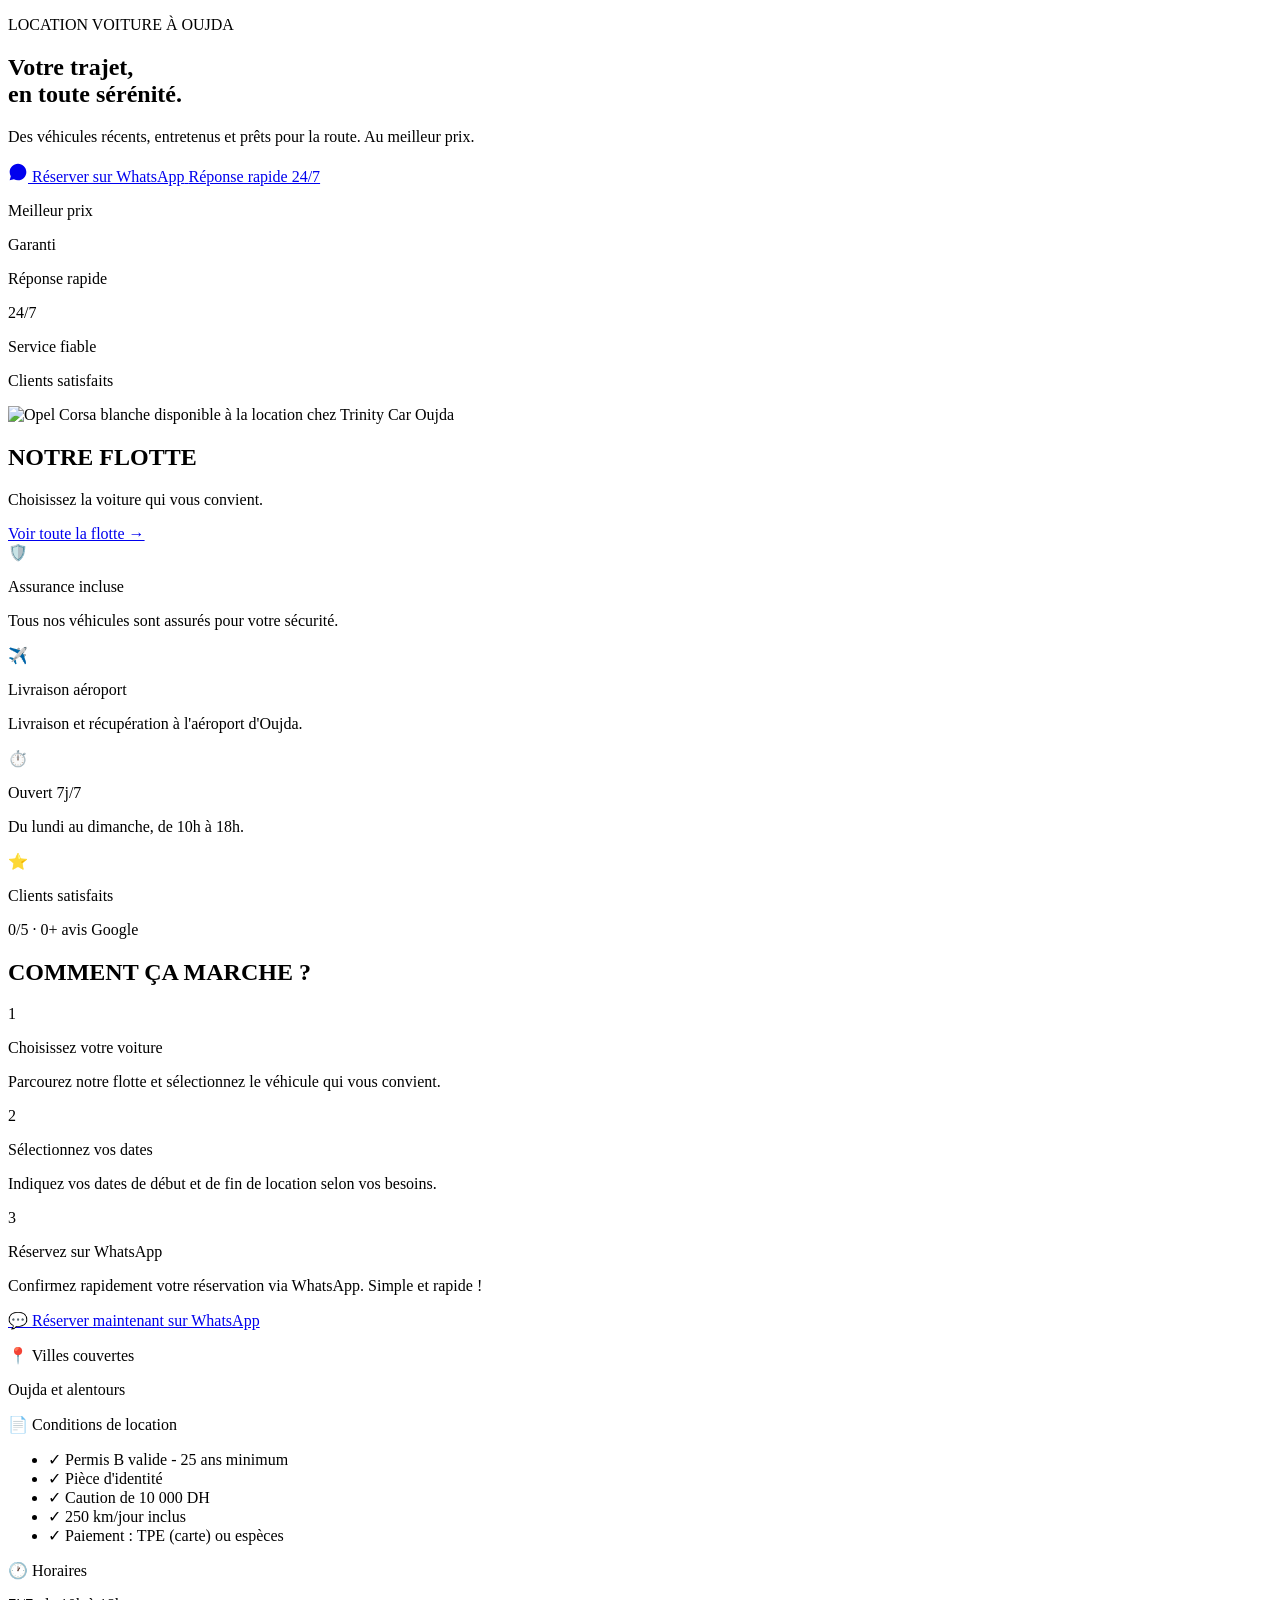
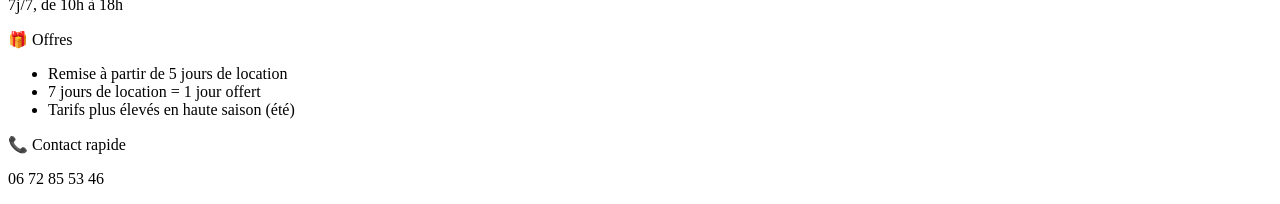
==== index.html @ b9af57c7 "Add files via upload" ====
<!DOCTYPE html>
<html lang="fr" dir="ltr">
<head>
<meta charset="UTF-8">
<meta name="viewport" content="width=device-width, initial-scale=1.0">
<title>Trinity Car — Location de voiture à Oujda | Réservation rapide sur WhatsApp</title>
<meta name="description" content="Trinity Car : location de voitures récentes à Oujda. Hyundai i20, Opel Corsa, Hyundai Elantra, Peugeot 208. Assurance incluse, livraison aéroport, service 24/7. Réservez sur WhatsApp.">
<link rel="canonical" href="https://trinitycar.ma/index.html">
<link rel="alternate" hreflang="fr" href="https://trinitycar.ma/index.html">
<link rel="alternate" hreflang="ar" href="https://trinitycar.ma/index.html">
<link rel="alternate" hreflang="en" href="https://trinitycar.ma/index.html">
<link rel="alternate" hreflang="x-default" href="https://trinitycar.ma/index.html">

<meta property="og:type" content="website">
<meta property="og:title" content="Trinity Car — Location de voiture à Oujda">
<meta property="og:description" content="Des véhicules récents, entretenus et prêts pour la route. Réservez en quelques secondes sur WhatsApp.">
<meta property="og:url" content="https://trinitycar.ma/index.html">
<meta property="og:image" content="/images/hero-opel.jpg">
<meta property="og:locale" content="fr_FR">
<meta name="twitter:card" content="summary_large_image">

<link rel="icon" href="/favicon.svg" type="image/svg+xml">
<link rel="manifest" href="/manifest.json">
<link rel="preconnect" href="https://fonts.googleapis.com">

<script src="https://cdn.tailwindcss.com"></script>
<link rel="stylesheet" href="/assets/style.css">

<script type="application/ld+json">
{
  "@context": "https://schema.org",
  "@type": "AutoRental",
  "name": "Trinity Car",
  "image": "https://trinitycar.ma/images/hero-opel.jpg",
  "telephone": "+212672855346",
  "priceRange": "110DH - 150DH",
  "address": { "@type": "PostalAddress", "streetAddress": "1er Étage, Appt 14, Rue Youssef Ben Tachafin, Angle Boulevard Allal Ben Abdellah", "addressLocality": "Oujda", "addressCountry": "MA" },
  "aggregateRating": { "@type": "AggregateRating", "ratingValue": "4.7", "reviewCount": "65" },
  "openingHours": "Mo-Su 00:00-23:59",
  "sameAs": ["https://wa.me/212672855346"]
}
</script>
</head>
<body class="text-slate-800 antialiased overflow-x-hidden">

<div id="navbar"></div>

<!-- HERO -->
<section data-hero class="relative overflow-hidden animated-gradient" data-animated-gradient>
  <div data-cursor-blob class="top-1/2 left-1/2"></div>
  <div class="max-w-7xl mx-auto px-5 md:px-8 pt-14 pb-20 md:pt-20 md:pb-28 grid md:grid-cols-2 gap-10 items-center relative z-10">
    <div>
      <p data-fade-up class="text-blue-600 font-bold tracking-[0.2em] text-xs mb-4 flex items-center gap-2">
        <span class="w-8 h-px bg-blue-600"></span> <span data-i18n="hero.eyebrow">LOCATION VOITURE À OUJDA</span>
      </p>
      <h1 class="text-4xl sm:text-5xl md:text-6xl font-black tracking-tight text-slate-900 leading-[1.05] mb-6">
        <div data-reveal-text data-i18n="hero.title1">Votre trajet,</div>
        <div data-reveal-text class="text-blue-600" data-i18n="hero.title2">en toute sérénité.</div>
      </h1>
      <p data-fade-up class="text-slate-600 text-lg max-w-md mb-8" data-i18n="hero.sub">Des véhicules récents, entretenus et prêts pour la route. Au meilleur prix.</p>
      <div data-fade-up>
        <a href="/reservation.html" id="heroCta" class="magnetic-btn inline-flex items-center gap-3 bg-blue-600 hover:bg-blue-700 text-white font-semibold px-7 py-4 rounded-2xl shadow-lg shadow-blue-600/20 transition-colors">
          <svg width="20" height="20" viewBox="0 0 24 24" fill="currentColor"><path d="M12 2C6.48 2 2 6.48 2 12c0 1.85.5 3.58 1.36 5.07L2 22l5.06-1.33A9.94 9.94 0 0012 22c5.52 0 10-4.48 10-10S17.52 2 12 2z"/></svg>
          <span>
            <span class="block" data-i18n="hero.cta">Réserver sur WhatsApp</span>
            <span class="block text-xs font-normal opacity-80" data-i18n="hero.ctaSub">Réponse rapide 24/7</span>
          </span>
        </a>
      </div>
      <div data-fade-up class="flex gap-8 mt-12 flex-wrap">
        <div><p class="font-bold text-slate-900" data-i18n="hero.f1t">Meilleur prix</p><p class="text-xs text-slate-500" data-i18n="hero.f1s">Garanti</p></div>
        <div><p class="font-bold text-slate-900" data-i18n="hero.f2t">Réponse rapide</p><p class="text-xs text-slate-500" data-i18n="hero.f2s">24/7</p></div>
        <div><p class="font-bold text-slate-900" data-i18n="hero.f3t">Service fiable</p><p class="text-xs text-slate-500" data-i18n="hero.f3s">Clients satisfaits</p></div>
      </div>
    </div>
    <div class="relative" data-parallax="0.1">
      <img src="/images/hero-opel.jpg" alt="Opel Corsa blanche disponible à la location chez Trinity Car Oujda" class="w-full max-w-xl mx-auto drop-shadow-2xl" loading="lazy">
    </div>
  </div>
</section>

<!-- FLEET -->
<section class="max-w-7xl mx-auto px-5 md:px-8 py-20">
  <div class="flex items-end justify-between mb-10 flex-wrap gap-4">
    <div class="text-center w-full">
      <h2 class="text-sm font-bold tracking-[0.25em] text-blue-600 mb-2" data-i18n="fleetSection.title">NOTRE FLOTTE</h2>
      <p class="text-slate-500" data-i18n="fleetSection.sub">Choisissez la voiture qui vous convient.</p>
    </div>
  </div>
  <div id="fleetGrid" class="grid sm:grid-cols-2 lg:grid-cols-4 gap-6"></div>
  <div class="text-center mt-10">
    <a href="/flotte.html" class="text-blue-600 font-semibold hover:underline" data-i18n="fleetSection.viewAll">Voir toute la flotte →</a>
  </div>
</section>

<!-- TRUST STRIP -->
<section class="max-w-7xl mx-auto px-5 md:px-8 pb-8">
  <div class="bg-white rounded-2xl border border-slate-200 shadow-sm p-8 grid sm:grid-cols-2 md:grid-cols-4 gap-8">
    <div class="flex gap-3">
      <span class="text-2xl">🛡️</span>
      <div><p class="font-semibold text-slate-900" data-i18n="trust.insurance">Assurance incluse</p><p class="text-xs text-slate-500" data-i18n="trust.insuranceSub">Tous nos véhicules sont assurés pour votre sécurité.</p></div>
    </div>
    <div class="flex gap-3">
      <span class="text-2xl">✈️</span>
      <div><p class="font-semibold text-slate-900" data-i18n="trust.delivery">Livraison aéroport</p><p class="text-xs text-slate-500" data-i18n="trust.deliverySub">Livraison et récupération à l'aéroport d'Oujda.</p></div>
    </div>
    <div class="flex gap-3">
      <span class="text-2xl">⏱️</span>
      <div><p class="font-semibold text-slate-900" data-i18n="trust.service">Ouvert 7j/7</p><p class="text-xs text-slate-500" data-i18n="trust.serviceSub">Du lundi au dimanche, de 10h à 18h.</p></div>
    </div>
    <div class="flex gap-3">
      <span class="text-2xl">⭐</span>
      <div><p class="font-semibold text-slate-900" data-i18n="trust.clients">Clients satisfaits</p><p class="text-xs text-slate-500"><span data-counter="4.7">0</span>/5 · <span data-counter="65">0</span>+ <span data-i18n="trust.clientsSub">avis Google</span></p></div>
    </div>
  </div>
</section>

<!-- HOW IT WORKS -->
<section class="max-w-7xl mx-auto px-5 md:px-8 py-16">
  <h2 class="text-center text-sm font-bold tracking-[0.25em] text-blue-600 mb-12 flex items-center justify-center gap-3">
    <span class="w-8 h-px bg-blue-600"></span><span data-i18n="how.title">COMMENT ÇA MARCHE ?</span><span class="w-8 h-px bg-blue-600"></span>
  </h2>
  <div class="grid md:grid-cols-3 gap-8 mb-10">
    <div data-fade-up class="text-center">
      <div class="w-16 h-16 mx-auto rounded-full bg-blue-50 text-blue-600 flex items-center justify-center text-2xl font-black mb-4">1</div>
      <p class="font-bold text-slate-900 mb-1" data-i18n="how.s1t">Choisissez votre voiture</p>
      <p class="text-sm text-slate-500" data-i18n="how.s1s">Parcourez notre flotte et sélectionnez le véhicule qui vous convient.</p>
    </div>
    <div data-fade-up class="text-center">
      <div class="w-16 h-16 mx-auto rounded-full bg-blue-50 text-blue-600 flex items-center justify-center text-2xl font-black mb-4">2</div>
      <p class="font-bold text-slate-900 mb-1" data-i18n="how.s2t">Sélectionnez vos dates</p>
      <p class="text-sm text-slate-500" data-i18n="how.s2s">Indiquez vos dates de début et de fin de location selon vos besoins.</p>
    </div>
    <div data-fade-up class="text-center">
      <div class="w-16 h-16 mx-auto rounded-full bg-blue-50 text-blue-600 flex items-center justify-center text-2xl font-black mb-4">3</div>
      <p class="font-bold text-slate-900 mb-1" data-i18n="how.s3t">Réservez sur WhatsApp</p>
      <p class="text-sm text-slate-500" data-i18n="how.s3s">Confirmez rapidement votre réservation via WhatsApp. Simple et rapide !</p>
    </div>
  </div>
  <div class="text-center">
    <a href="/reservation.html" class="magnetic-btn inline-flex items-center gap-2 bg-blue-50 text-blue-700 font-semibold px-6 py-3 rounded-xl hover:bg-blue-100 transition-colors">
      💬 <span data-i18n="how.cta">Réserver maintenant</span> <span class="opacity-70" data-i18n="how.ctaSub">sur WhatsApp</span>
    </a>
  </div>
</section>

<!-- INFO STRIP -->
<section class="max-w-7xl mx-auto px-5 md:px-8 pb-4">
  <div class="bg-slate-50 border border-slate-200 rounded-2xl p-8 grid sm:grid-cols-2 md:grid-cols-4 gap-8 text-sm">
    <div><p class="font-semibold text-slate-900 mb-1">📍 <span data-i18n="infoStrip.cities">Villes couvertes</span></p><p class="text-slate-500" data-i18n-cities>Oujda et alentours</p></div>
    <div><p class="font-semibold text-slate-900 mb-1">📄 <span data-i18n="infoStrip.conditions">Conditions de location</span></p>
      <ul class="text-slate-500 space-y-1">
        <li>✓ <span data-i18n="infoStrip.c1">Permis B valide - 25 ans minimum</span></li>
        <li>✓ <span data-i18n="infoStrip.c2">Pièce d'identité</span></li>
        <li>✓ <span data-i18n="infoStrip.c3">Caution de 10 000 DH</span></li>
        <li>✓ <span data-i18n="infoStrip.c4">250 km/jour inclus</span></li>
        <li>✓ <span data-i18n="infoStrip.c5">Paiement : TPE (carte) ou espèces</span></li>
      </ul></div>
    <div><p class="font-semibold text-slate-900 mb-1">🕐 <span data-i18n="infoStrip.hours">Horaires</span></p><p class="text-slate-500" data-i18n="infoStrip.hoursVal">7j/7, de 10h à 18h</p></div>
    <div>
      <p class="font-semibold text-slate-900 mb-1">🎁 <span>Offres</span></p>
      <ul class="text-slate-500 space-y-1">
        <li data-i18n="infoStrip.promo1">Remise à partir de 5 jours de location</li>
        <li data-i18n="infoStrip.promo2">7 jours de location = 1 jour offert</li>
        <li class="text-xs text-slate-400" data-i18n="infoStrip.seasonal">Tarifs plus élevés en haute saison (été)</li>
      </ul>
      <p class="font-semibold text-slate-900 mt-3 mb-1">📞 <span data-i18n="infoStrip.contact">Contact rapide</span></p>
      <p class="text-slate-500">06 72 85 53 46</p>
    </div>
  </div>
</section>

<div id="footer"></div>

<script src="https://unpkg.com/@studio-freight/lenis@1.0.42/dist/lenis.min.js"></script>
<script src="https://cdnjs.cloudflare.com/ajax/libs/gsap/3.12.5/gsap.min.js"></script>
<script src="https://cdnjs.cloudflare.com/ajax/libs/gsap/3.12.5/ScrollTrigger.min.js"></script>
<script src="/assets/app.js"></script>
<script src="/assets/animations.js"></script>
<script>
  function applyStaticI18n() {
    const T = t();
    document.querySelectorAll("[data-i18n]").forEach(el => {
      const path = el.dataset.i18n.split(".");
      let val = T; path.forEach(p => val = val ? val[p] : "");
      if (typeof val === "string") el.textContent = val;
    });
    document.querySelectorAll("[data-i18n-cities]").forEach(el => el.textContent = AGENCY.cities[currentLang]);
    document.title = currentLang === "ar"
      ? "Trinity Car — كراء السيارات بوجدة | احجز عبر واتساب"
      : currentLang === "en"
      ? "Trinity Car — Car Rental in Oujda | Book on WhatsApp"
      : "Trinity Car — Location de voiture à Oujda | Réservation rapide sur WhatsApp";
  }
  function renderFleetGrid() {
    document.getElementById("fleetGrid").innerHTML = CARS.map((c, i) => carCardHTML(c, i, { numbered: true })).join("");
    if (window.gsap) { initCardReveals(); init3DTilt(); }
  }
  function onLangChange() { applyStaticI18n(); renderFleetGrid(); }
  applyStaticI18n();
  renderFleetGrid();
</script>
</body>
</html>
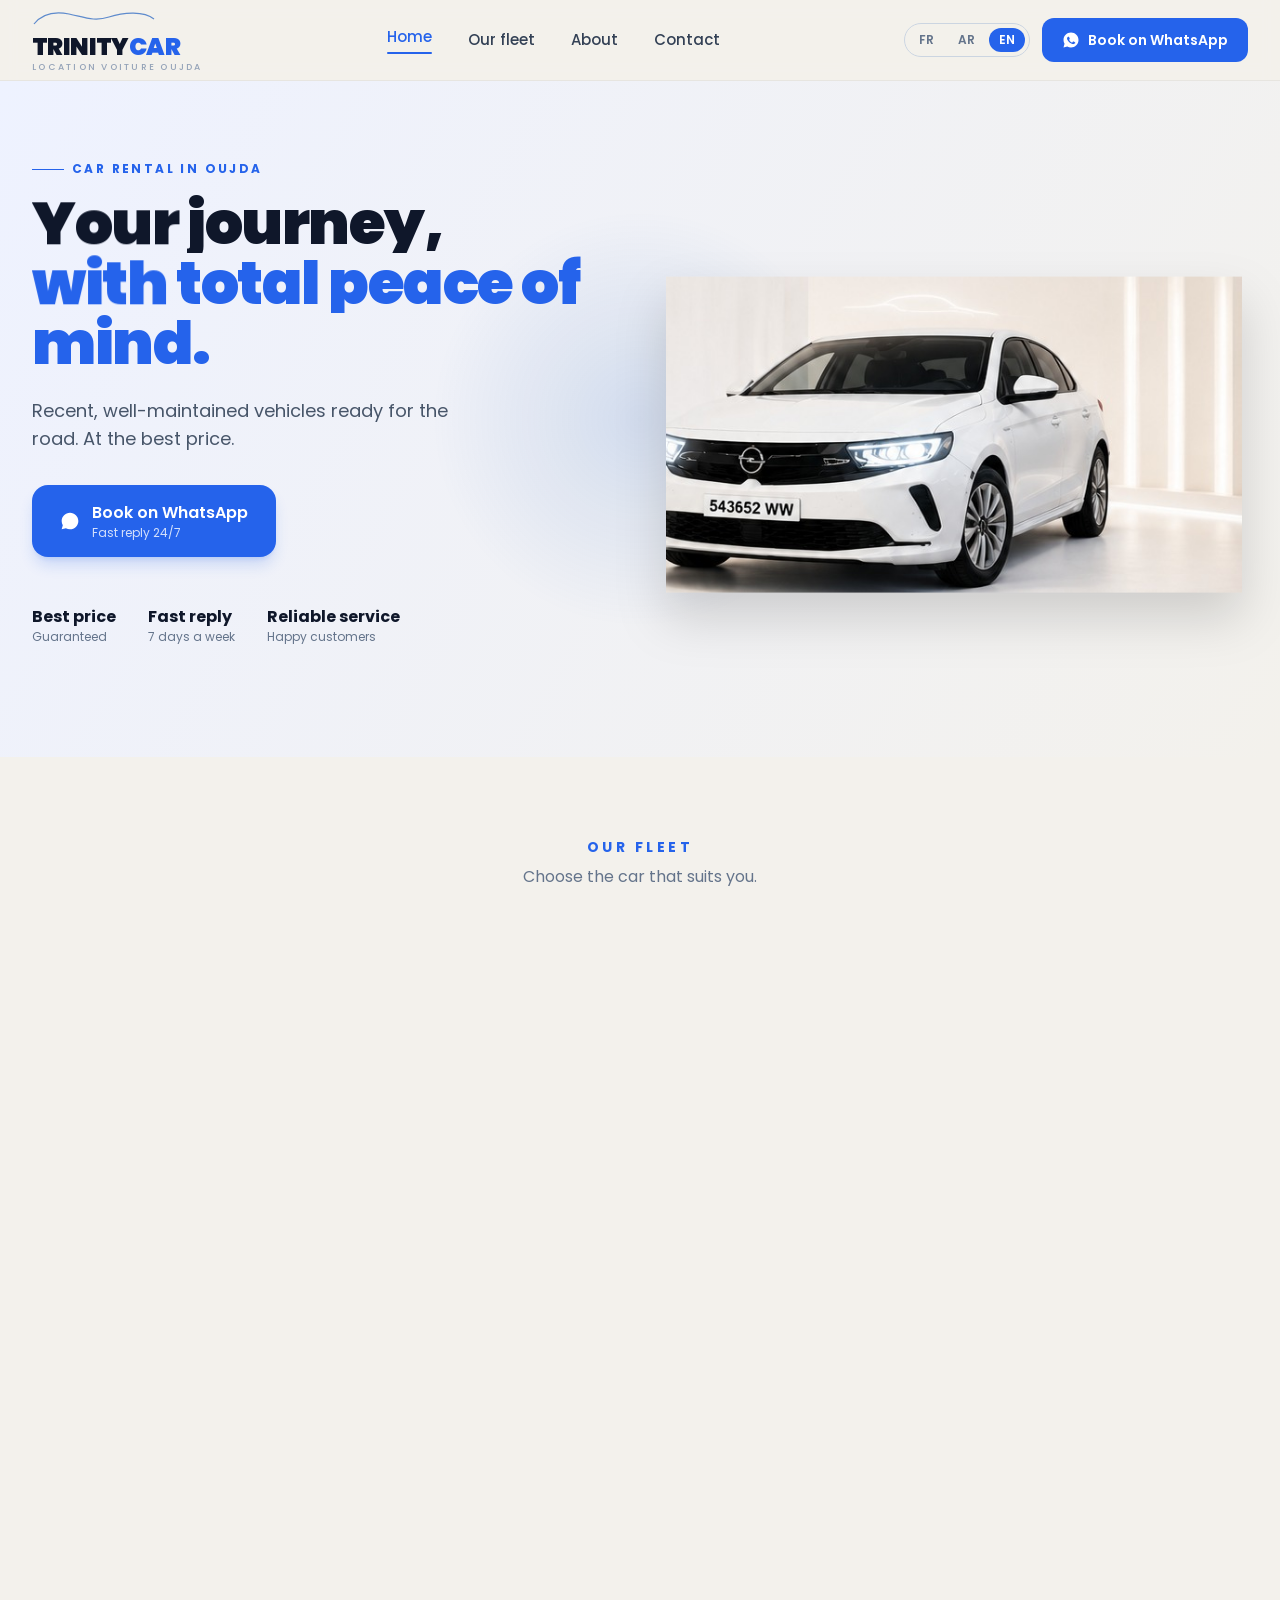
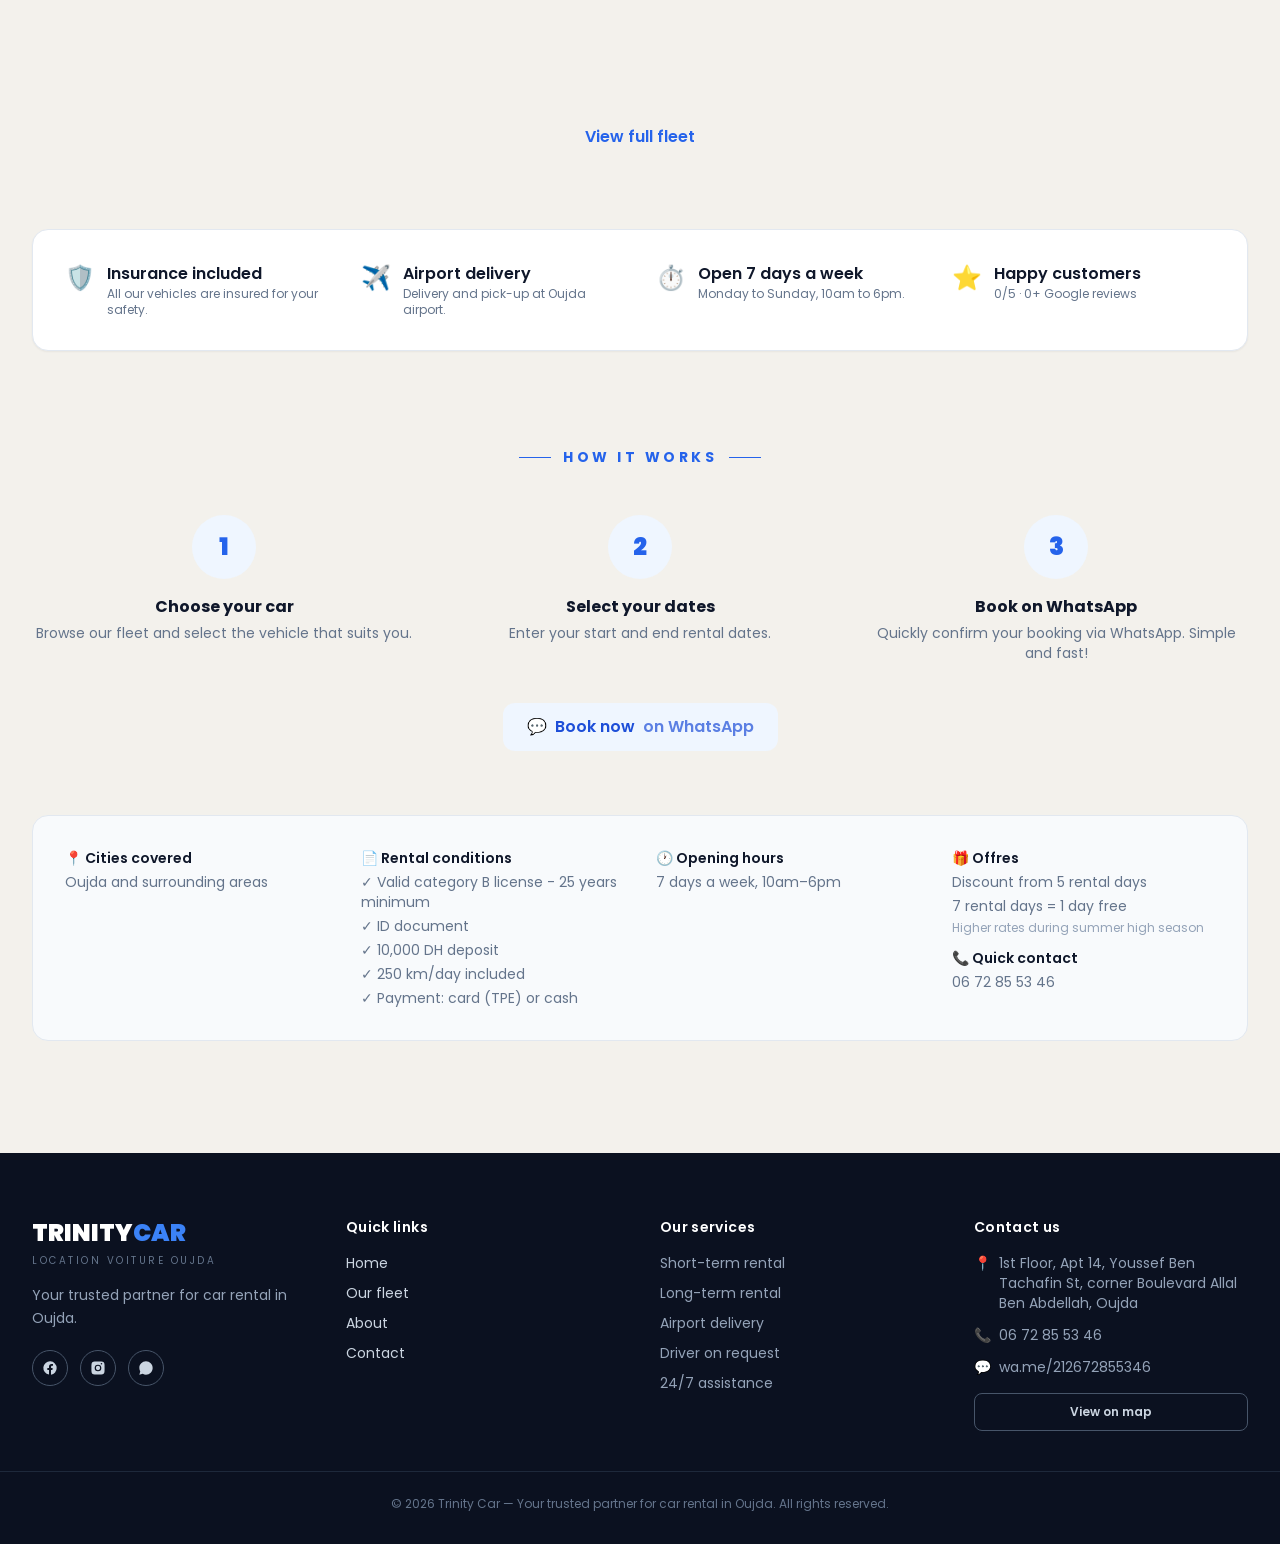
==== commit 33464a93: "Add files via upload" ====
--- a/index.html
+++ b/index.html
@@ -15,23 +15,23 @@
 <meta property="og:title" content="Trinity Car — Location de voiture à Oujda">
 <meta property="og:description" content="Des véhicules récents, entretenus et prêts pour la route. Réservez en quelques secondes sur WhatsApp.">
 <meta property="og:url" content="https://trinitycar.ma/index.html">
-<meta property="og:image" content="/images/hero-opel.jpg">
+<meta property="og:image" content="hero-opel.jpg">
 <meta property="og:locale" content="fr_FR">
 <meta name="twitter:card" content="summary_large_image">
 
-<link rel="icon" href="/favicon.svg" type="image/svg+xml">
-<link rel="manifest" href="/manifest.json">
+<link rel="icon" href="favicon.svg" type="image/svg+xml">
+<link rel="manifest" href="manifest.json">
 <link rel="preconnect" href="https://fonts.googleapis.com">
 
-<script src="https://cdn.tailwindcss.com"></script>
-<link rel="stylesheet" href="/assets/style.css">
+<link rel="stylesheet" href="tailwind.css">
+<link rel="stylesheet" href="style.css">
 
 <script type="application/ld+json">
 {
   "@context": "https://schema.org",
   "@type": "AutoRental",
   "name": "Trinity Car",
-  "image": "https://trinitycar.ma/images/hero-opel.jpg",
+  "image": "https://trinitycar.ma/hero-opel.jpg",
   "telephone": "+212672855346",
   "priceRange": "110DH - 150DH",
   "address": { "@type": "PostalAddress", "streetAddress": "1er Étage, Appt 14, Rue Youssef Ben Tachafin, Angle Boulevard Allal Ben Abdellah", "addressLocality": "Oujda", "addressCountry": "MA" },
@@ -59,7 +59,7 @@
       </h1>
       <p data-fade-up class="text-slate-600 text-lg max-w-md mb-8" data-i18n="hero.sub">Des véhicules récents, entretenus et prêts pour la route. Au meilleur prix.</p>
       <div data-fade-up>
-        <a href="/reservation.html" id="heroCta" class="magnetic-btn inline-flex items-center gap-3 bg-blue-600 hover:bg-blue-700 text-white font-semibold px-7 py-4 rounded-2xl shadow-lg shadow-blue-600/20 transition-colors">
+        <a href="reservation.html" id="heroCta" class="magnetic-btn inline-flex items-center gap-3 bg-blue-600 hover:bg-blue-700 text-white font-semibold px-7 py-4 rounded-2xl shadow-lg shadow-blue-600/20 transition-colors">
           <svg width="20" height="20" viewBox="0 0 24 24" fill="currentColor"><path d="M12 2C6.48 2 2 6.48 2 12c0 1.85.5 3.58 1.36 5.07L2 22l5.06-1.33A9.94 9.94 0 0012 22c5.52 0 10-4.48 10-10S17.52 2 12 2z"/></svg>
           <span>
             <span class="block" data-i18n="hero.cta">Réserver sur WhatsApp</span>
@@ -74,7 +74,7 @@
       </div>
     </div>
     <div class="relative" data-parallax="0.1">
-      <img src="/images/hero-opel.jpg" alt="Opel Corsa blanche disponible à la location chez Trinity Car Oujda" class="w-full max-w-xl mx-auto drop-shadow-2xl" loading="lazy">
+      <img src="hero-opel.jpg" alt="Opel Corsa blanche disponible à la location chez Trinity Car Oujda" class="w-full max-w-xl mx-auto drop-shadow-2xl" loading="lazy">
     </div>
   </div>
 </section>
@@ -89,7 +89,7 @@
   </div>
   <div id="fleetGrid" class="grid sm:grid-cols-2 lg:grid-cols-4 gap-6"></div>
   <div class="text-center mt-10">
-    <a href="/flotte.html" class="text-blue-600 font-semibold hover:underline" data-i18n="fleetSection.viewAll">Voir toute la flotte →</a>
+    <a href="flotte.html" class="text-blue-600 font-semibold hover:underline" data-i18n="fleetSection.viewAll">Voir toute la flotte →</a>
   </div>
 </section>
 
@@ -138,7 +138,7 @@
     </div>
   </div>
   <div class="text-center">
-    <a href="/reservation.html" class="magnetic-btn inline-flex items-center gap-2 bg-blue-50 text-blue-700 font-semibold px-6 py-3 rounded-xl hover:bg-blue-100 transition-colors">
+    <a href="reservation.html" class="magnetic-btn inline-flex items-center gap-2 bg-blue-50 text-blue-700 font-semibold px-6 py-3 rounded-xl hover:bg-blue-100 transition-colors">
       💬 <span data-i18n="how.cta">Réserver maintenant</span> <span class="opacity-70" data-i18n="how.ctaSub">sur WhatsApp</span>
     </a>
   </div>
@@ -175,8 +175,8 @@
 <script src="https://unpkg.com/@studio-freight/lenis@1.0.42/dist/lenis.min.js"></script>
 <script src="https://cdnjs.cloudflare.com/ajax/libs/gsap/3.12.5/gsap.min.js"></script>
 <script src="https://cdnjs.cloudflare.com/ajax/libs/gsap/3.12.5/ScrollTrigger.min.js"></script>
-<script src="/assets/app.js"></script>
-<script src="/assets/animations.js"></script>
+<script src="app.js"></script>
+<script src="animations.js"></script>
 <script>
   function applyStaticI18n() {
     const T = t();
--- a/style.css
+++ b/style.css
@@ -0,0 +1,56 @@
+/* TRINITY CAR — shared styles on top of Tailwind CDN */
+
+@import url('https://fonts.googleapis.com/css2?family=Poppins:wght@400;500;600;700;800;900&family=Cairo:wght@400;500;600;700;800&display=swap');
+
+:root { --tc-blue: #1E5FBF; }
+
+html { scroll-behavior: smooth; }
+body { font-family: 'Poppins', sans-serif; background: #F3F1EC; }
+body.font-arabic { font-family: 'Cairo', sans-serif; }
+
+/* Visible keyboard focus everywhere */
+a:focus-visible, button:focus-visible, input:focus-visible, textarea:focus-visible, select:focus-visible {
+  outline: 2px solid var(--tc-blue);
+  outline-offset: 2px;
+  border-radius: 4px;
+}
+
+/* Animated gradient backdrop for hero */
+.animated-gradient {
+  background: linear-gradient(120deg, #eef2ff, #f3f1ec, #dbeafe, #f3f1ec);
+  background-size: 300% 300%;
+  animation: gradientMove 14s ease infinite;
+}
+@keyframes gradientMove {
+  0% { background-position: 0% 50%; }
+  50% { background-position: 100% 50%; }
+  100% { background-position: 0% 50%; }
+}
+
+/* Cursor blob */
+[data-cursor-blob] {
+  position: absolute;
+  width: 420px; height: 420px;
+  border-radius: 9999px;
+  background: radial-gradient(circle, rgba(30,95,191,0.14), transparent 70%);
+  pointer-events: none;
+  transform: translate(-50%, -50%);
+  will-change: transform;
+  z-index: 0;
+}
+
+/* Reduced motion: disable custom animation & tilt */
+@media (prefers-reduced-motion: reduce) {
+  .animated-gradient { animation: none; }
+  * { scroll-behavior: auto !important; }
+}
+
+/* Step progress (reservation page) */
+.step-dot { transition: background-color .3s, color .3s; }
+.step-line { transition: background-color .3s; }
+
+/* Simple fade utility fallback (if GSAP fails to load) */
+[data-fade-up], [data-reveal-text] { opacity: 1; }
+
+/* RTL flip helpers */
+[dir="rtl"] .rtl-flip { transform: scaleX(-1); }
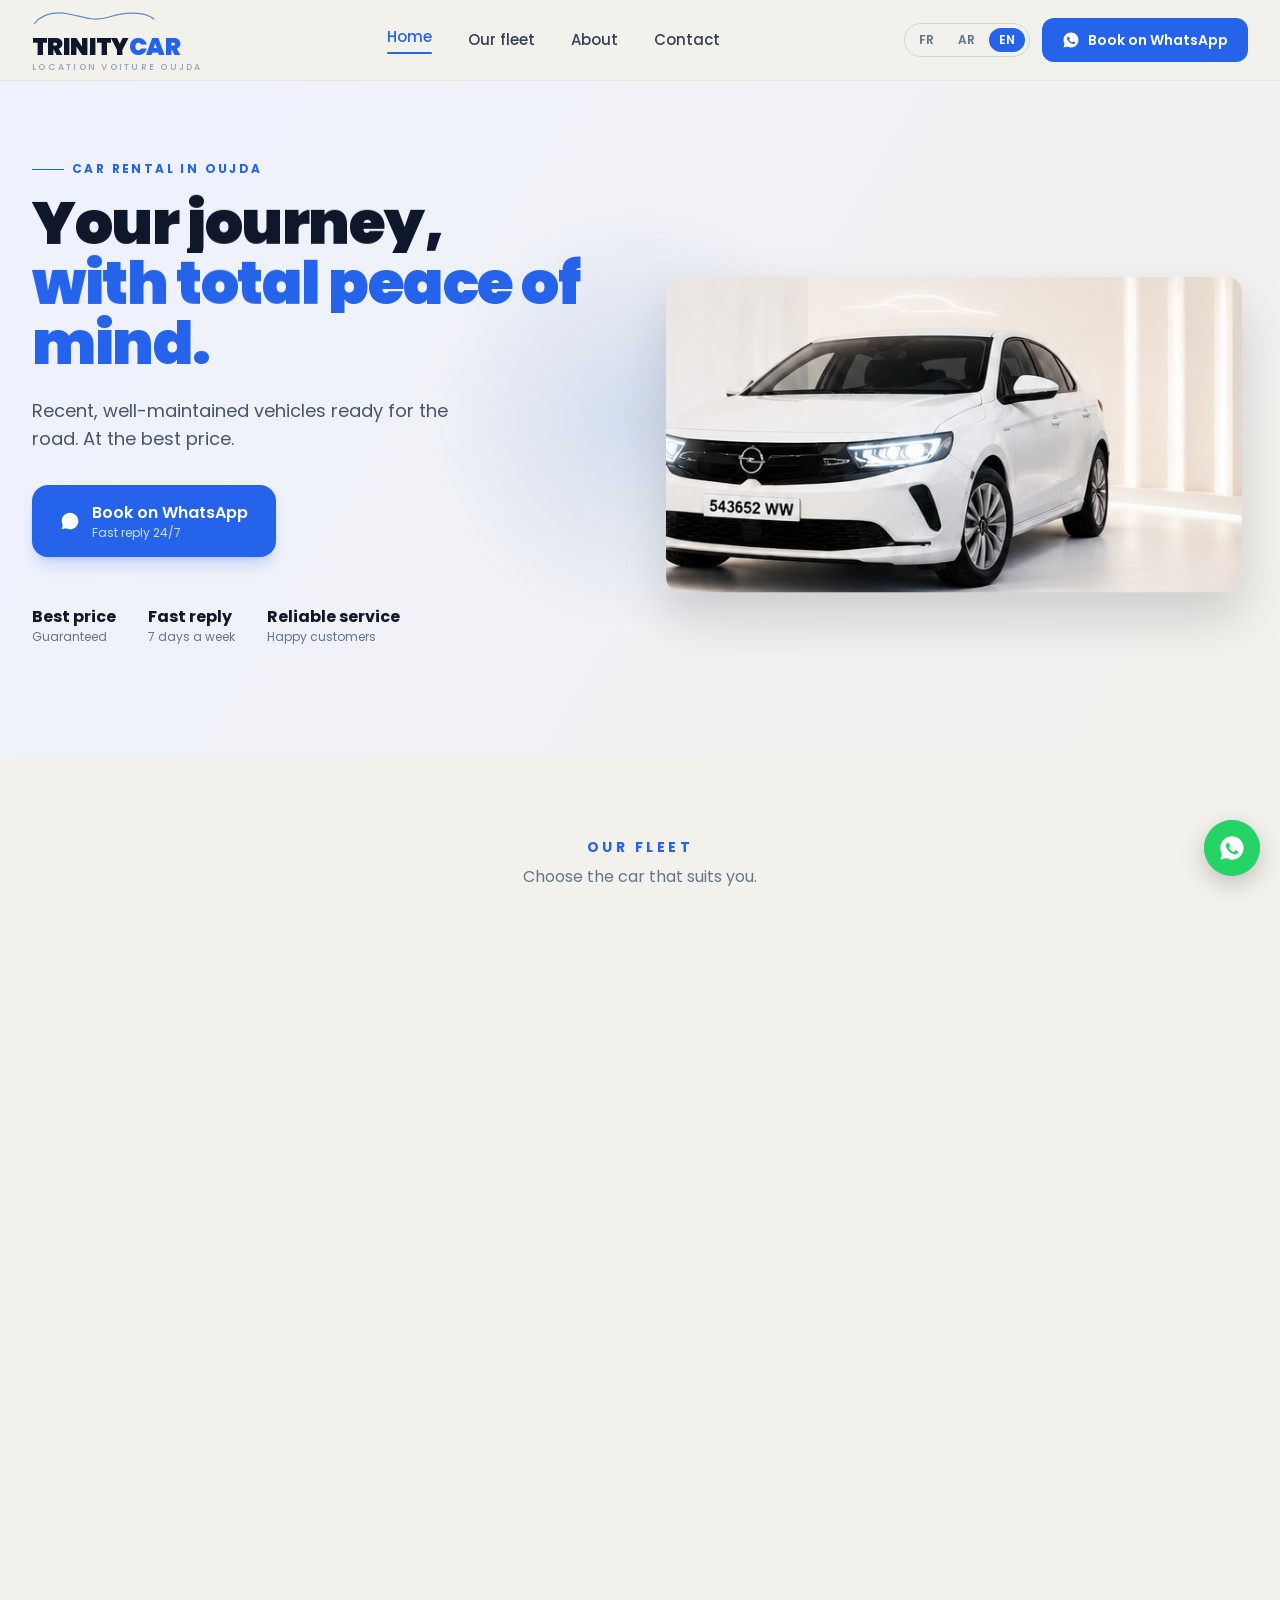
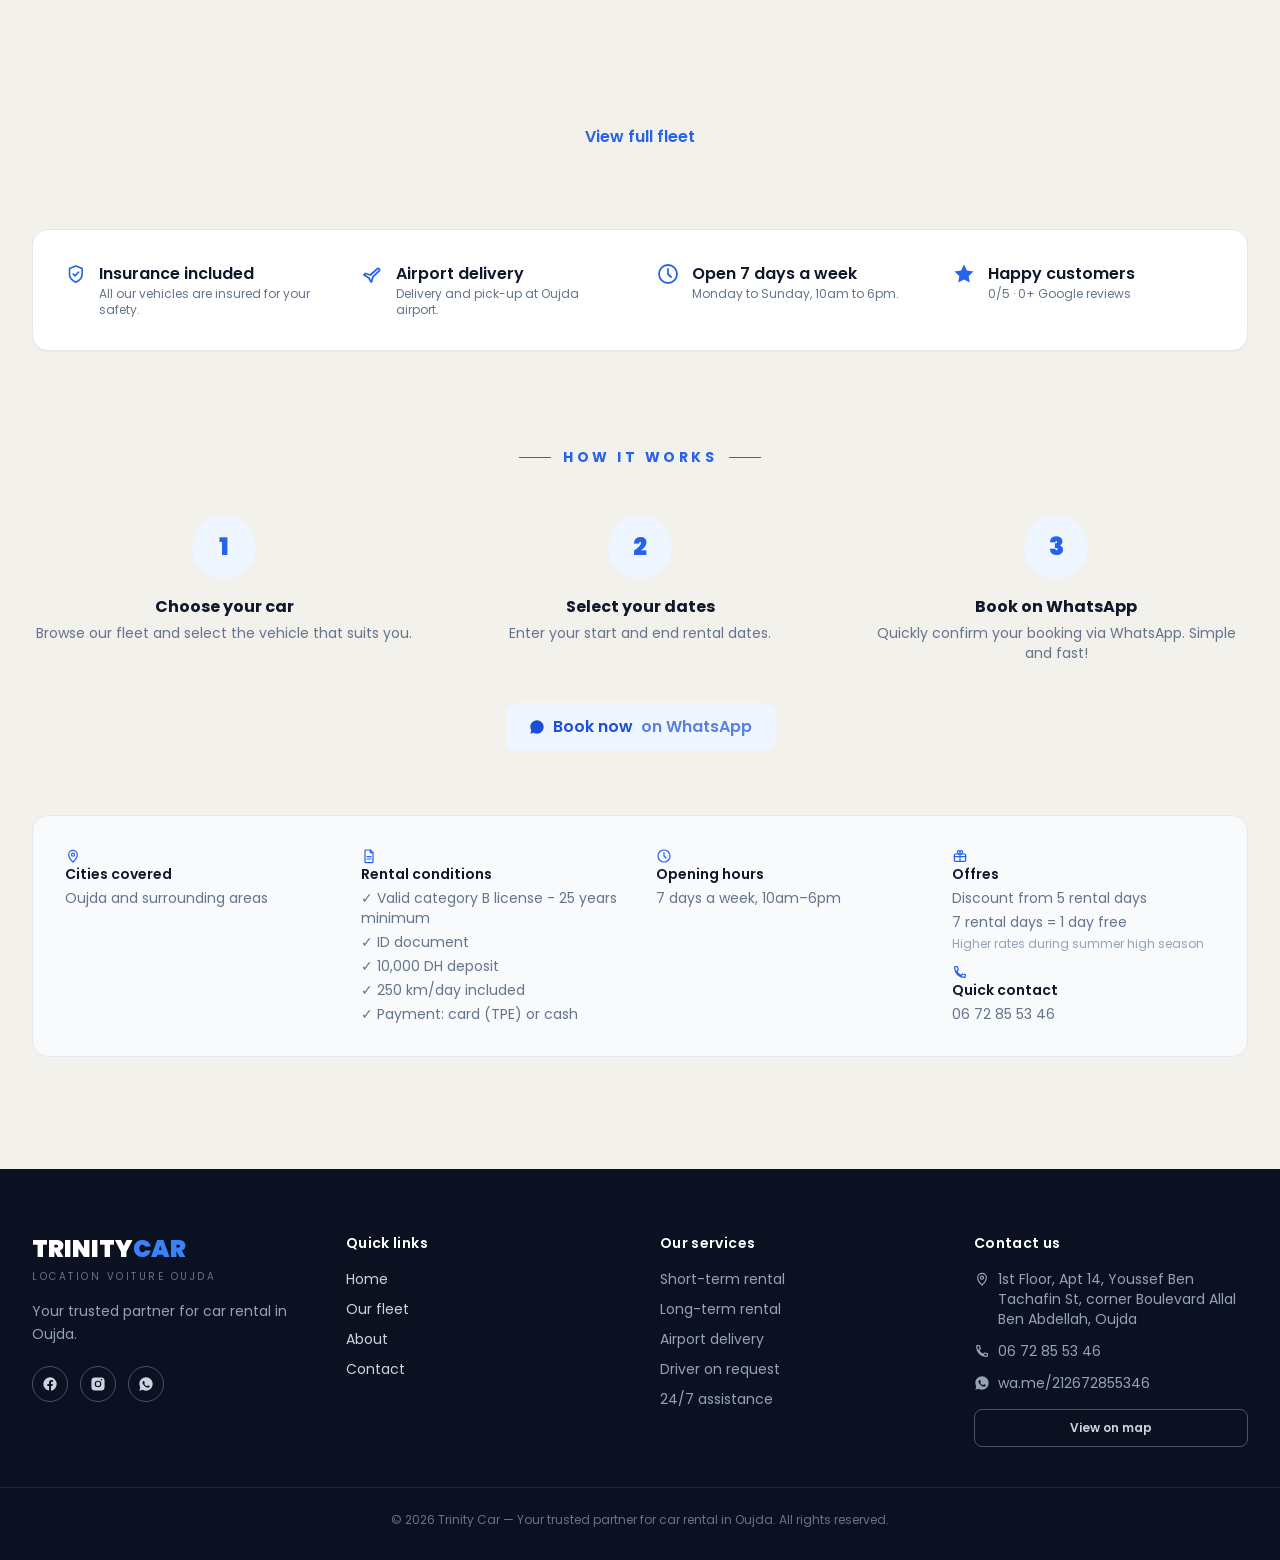
==== commit e8c7bc6d: "Add files via upload" ====
--- a/index.html
+++ b/index.html
@@ -22,9 +22,14 @@
 <link rel="icon" href="favicon.svg" type="image/svg+xml">
 <link rel="manifest" href="manifest.json">
 <link rel="preconnect" href="https://fonts.googleapis.com">
-
-<link rel="stylesheet" href="tailwind.css">
-<link rel="stylesheet" href="style.css">
+<link rel="preconnect" href="https://fonts.gstatic.com" crossorigin>
+<link rel="preconnect" href="https://commons.wikimedia.org">
+<link rel="preconnect" href="https://cdnjs.cloudflare.com">
+<link rel="preconnect" href="https://unpkg.com">
+<link rel="stylesheet" href="https://fonts.googleapis.com/css2?family=Poppins:wght@400;500;600;700;800;900&family=Cairo:wght@400;500;600;700;800&display=swap">
+
+<link rel="stylesheet" href="tailwind.css?v=3">
+<link rel="stylesheet" href="style.css?v=3">
 
 <script type="application/ld+json">
 {
@@ -42,8 +47,11 @@
 </script>
 </head>
 <body class="text-slate-800 antialiased overflow-x-hidden">
+<a href="#main" class="skip-link">Skip to content</a>
 
 <div id="navbar"></div>
+
+<main id="main">
 
 <!-- HERO -->
 <section data-hero class="relative overflow-hidden animated-gradient" data-animated-gradient>
@@ -74,7 +82,9 @@
       </div>
     </div>
     <div class="relative" data-parallax="0.1">
-      <img src="hero-opel.jpg" alt="Opel Corsa blanche disponible à la location chez Trinity Car Oujda" class="w-full max-w-xl mx-auto drop-shadow-2xl" loading="lazy">
+      <div class="ken-burns-wrap max-w-xl mx-auto drop-shadow-2xl">
+        <img src="hero-opel.jpg" alt="Opel Corsa blanche disponible à la location chez Trinity Car Oujda" width="620" height="340" fetchpriority="high" loading="eager" class="ken-burns w-full">
+      </div>
     </div>
   </div>
 </section>
@@ -97,19 +107,19 @@
 <section class="max-w-7xl mx-auto px-5 md:px-8 pb-8">
   <div class="bg-white rounded-2xl border border-slate-200 shadow-sm p-8 grid sm:grid-cols-2 md:grid-cols-4 gap-8">
     <div class="flex gap-3">
-      <span class="text-2xl">🛡️</span>
+      <svg viewBox="0 0 24 24" fill="none" stroke="currentColor" stroke-width="1.8" stroke-linecap="round" stroke-linejoin="round" class="icon w-6 h-6 text-blue-600"><path d="M12 3l7 3v6c0 4.5-3 7.5-7 9-4-1.5-7-4.5-7-9V6l7-3z"/><path d="M9 12l2 2 4-4"/></svg>
       <div><p class="font-semibold text-slate-900" data-i18n="trust.insurance">Assurance incluse</p><p class="text-xs text-slate-500" data-i18n="trust.insuranceSub">Tous nos véhicules sont assurés pour votre sécurité.</p></div>
     </div>
     <div class="flex gap-3">
-      <span class="text-2xl">✈️</span>
+      <svg viewBox="0 0 24 24" fill="none" stroke="currentColor" stroke-width="1.8" stroke-linecap="round" stroke-linejoin="round" class="icon w-6 h-6 text-blue-600"><path d="M10.5 20l1.5-5 6.5-6.5a1.5 1.5 0 00-2-2L9.5 13 4.5 11.5 3 13l5 3 2 4z"/></svg>
       <div><p class="font-semibold text-slate-900" data-i18n="trust.delivery">Livraison aéroport</p><p class="text-xs text-slate-500" data-i18n="trust.deliverySub">Livraison et récupération à l'aéroport d'Oujda.</p></div>
     </div>
     <div class="flex gap-3">
-      <span class="text-2xl">⏱️</span>
+      <svg viewBox="0 0 24 24" fill="none" stroke="currentColor" stroke-width="1.8" stroke-linecap="round" stroke-linejoin="round" class="icon w-6 h-6 text-blue-600"><circle cx="12" cy="12" r="9"/><path d="M12 7v5l3 3"/></svg>
       <div><p class="font-semibold text-slate-900" data-i18n="trust.service">Ouvert 7j/7</p><p class="text-xs text-slate-500" data-i18n="trust.serviceSub">Du lundi au dimanche, de 10h à 18h.</p></div>
     </div>
     <div class="flex gap-3">
-      <span class="text-2xl">⭐</span>
+      <svg viewBox="0 0 24 24" fill="currentColor" stroke="none" class="icon w-6 h-6 text-blue-600"><path d="M12 2.5l2.9 6 6.6.9-4.8 4.6 1.1 6.6L12 17.5l-5.8 3.1 1.1-6.6-4.8-4.6 6.6-.9z"/></svg>
       <div><p class="font-semibold text-slate-900" data-i18n="trust.clients">Clients satisfaits</p><p class="text-xs text-slate-500"><span data-counter="4.7">0</span>/5 · <span data-counter="65">0</span>+ <span data-i18n="trust.clientsSub">avis Google</span></p></div>
     </div>
   </div>
@@ -139,7 +149,7 @@
   </div>
   <div class="text-center">
     <a href="reservation.html" class="magnetic-btn inline-flex items-center gap-2 bg-blue-50 text-blue-700 font-semibold px-6 py-3 rounded-xl hover:bg-blue-100 transition-colors">
-      💬 <span data-i18n="how.cta">Réserver maintenant</span> <span class="opacity-70" data-i18n="how.ctaSub">sur WhatsApp</span>
+      <svg viewBox="0 0 24 24" fill="currentColor" stroke="none" class="icon w-4 h-4 align-[-2px]"><path d="M12 2C6.48 2 2 6.48 2 12c0 1.85.5 3.58 1.36 5.07L2 22l5.06-1.33A9.94 9.94 0 0012 22c5.52 0 10-4.48 10-10S17.52 2 12 2z"/></svg> <span data-i18n="how.cta">Réserver maintenant</span> <span class="opacity-70" data-i18n="how.ctaSub">sur WhatsApp</span>
     </a>
   </div>
 </section>
@@ -147,8 +157,8 @@
 <!-- INFO STRIP -->
 <section class="max-w-7xl mx-auto px-5 md:px-8 pb-4">
   <div class="bg-slate-50 border border-slate-200 rounded-2xl p-8 grid sm:grid-cols-2 md:grid-cols-4 gap-8 text-sm">
-    <div><p class="font-semibold text-slate-900 mb-1">📍 <span data-i18n="infoStrip.cities">Villes couvertes</span></p><p class="text-slate-500" data-i18n-cities>Oujda et alentours</p></div>
-    <div><p class="font-semibold text-slate-900 mb-1">📄 <span data-i18n="infoStrip.conditions">Conditions de location</span></p>
+    <div><p class="font-semibold text-slate-900 mb-1"><svg viewBox="0 0 24 24" fill="none" stroke="currentColor" stroke-width="1.8" stroke-linecap="round" stroke-linejoin="round" class="icon w-4 h-4 text-blue-600 align-[-2px]"><path d="M12 21s-6.5-6-6.5-11A6.5 6.5 0 1118.5 10c0 5-6.5 11-6.5 11z"/><circle cx="12" cy="10" r="2.3"/></svg> <span data-i18n="infoStrip.cities">Villes couvertes</span></p><p class="text-slate-500" data-i18n-cities>Oujda et alentours</p></div>
+    <div><p class="font-semibold text-slate-900 mb-1"><svg viewBox="0 0 24 24" fill="none" stroke="currentColor" stroke-width="1.8" stroke-linecap="round" stroke-linejoin="round" class="icon w-4 h-4 text-blue-600 align-[-2px]"><path d="M7 3h7l4 4v14a1 1 0 01-1 1H7a1 1 0 01-1-1V4a1 1 0 011-1z"/><path d="M14 3v4h4M9 13h6M9 16.5h6"/></svg> <span data-i18n="infoStrip.conditions">Conditions de location</span></p>
       <ul class="text-slate-500 space-y-1">
         <li>✓ <span data-i18n="infoStrip.c1">Permis B valide - 25 ans minimum</span></li>
         <li>✓ <span data-i18n="infoStrip.c2">Pièce d'identité</span></li>
@@ -156,27 +166,32 @@
         <li>✓ <span data-i18n="infoStrip.c4">250 km/jour inclus</span></li>
         <li>✓ <span data-i18n="infoStrip.c5">Paiement : TPE (carte) ou espèces</span></li>
       </ul></div>
-    <div><p class="font-semibold text-slate-900 mb-1">🕐 <span data-i18n="infoStrip.hours">Horaires</span></p><p class="text-slate-500" data-i18n="infoStrip.hoursVal">7j/7, de 10h à 18h</p></div>
+    <div><p class="font-semibold text-slate-900 mb-1"><svg viewBox="0 0 24 24" fill="none" stroke="currentColor" stroke-width="1.8" stroke-linecap="round" stroke-linejoin="round" class="icon w-4 h-4 text-blue-600 align-[-2px]"><circle cx="12" cy="12" r="9"/><path d="M12 7v5l3 3"/></svg> <span data-i18n="infoStrip.hours">Horaires</span></p><p class="text-slate-500" data-i18n="infoStrip.hoursVal">7j/7, de 10h à 18h</p></div>
     <div>
-      <p class="font-semibold text-slate-900 mb-1">🎁 <span>Offres</span></p>
+      <p class="font-semibold text-slate-900 mb-1"><svg viewBox="0 0 24 24" fill="none" stroke="currentColor" stroke-width="1.8" stroke-linecap="round" stroke-linejoin="round" class="icon w-4 h-4 text-blue-600 align-[-2px]"><rect x="3.5" y="9" width="17" height="11" rx="1.5"/><path d="M3.5 13h17M12 9v11"/><path d="M12 9C9 9 8 7.5 8 6.3A2.3 2.3 0 0110.3 4c1.7 0 1.7 2.5 1.7 5zM12 9c3 0 4-1.5 4-2.7A2.3 2.3 0 0013.7 4C12 4 12 6.5 12 9z"/></svg> <span>Offres</span></p>
       <ul class="text-slate-500 space-y-1">
         <li data-i18n="infoStrip.promo1">Remise à partir de 5 jours de location</li>
         <li data-i18n="infoStrip.promo2">7 jours de location = 1 jour offert</li>
         <li class="text-xs text-slate-400" data-i18n="infoStrip.seasonal">Tarifs plus élevés en haute saison (été)</li>
       </ul>
-      <p class="font-semibold text-slate-900 mt-3 mb-1">📞 <span data-i18n="infoStrip.contact">Contact rapide</span></p>
+      <p class="font-semibold text-slate-900 mt-3 mb-1"><svg viewBox="0 0 24 24" fill="none" stroke="currentColor" stroke-width="1.8" stroke-linecap="round" stroke-linejoin="round" class="icon w-4 h-4 text-blue-600 align-[-2px]"><path d="M5 4h3l1.5 4.5L7 10.5a12 12 0 007 7l1.5-2.5L20 16v3a1 1 0 01-1 1C10.5 20 4 13.5 4 5a1 1 0 011-1z"/></svg> <span data-i18n="infoStrip.contact">Contact rapide</span></p>
       <p class="text-slate-500">06 72 85 53 46</p>
     </div>
   </div>
 </section>
+
+</main>
 
 <div id="footer"></div>
 
 <script src="https://unpkg.com/@studio-freight/lenis@1.0.42/dist/lenis.min.js"></script>
 <script src="https://cdnjs.cloudflare.com/ajax/libs/gsap/3.12.5/gsap.min.js"></script>
 <script src="https://cdnjs.cloudflare.com/ajax/libs/gsap/3.12.5/ScrollTrigger.min.js"></script>
-<script src="app.js"></script>
-<script src="animations.js"></script>
+<script src="icons.js?v=3"></script>
+<script src="data.js?v=3"></script>
+<script src="i18n.js?v=3"></script>
+<script src="ui.js?v=3"></script>
+<script src="animations.js?v=3"></script>
 <script>
   function applyStaticI18n() {
     const T = t();
@@ -200,5 +215,10 @@
   applyStaticI18n();
   renderFleetGrid();
 </script>
+<script>
+if ("serviceWorker" in navigator) {
+  window.addEventListener("load", () => navigator.serviceWorker.register("sw.js").catch(() => {}));
+}
+</script>
 </body>
 </html>
--- a/style.css
+++ b/style.css
@@ -1,6 +1,6 @@
-/* TRINITY CAR — shared styles on top of Tailwind CDN */
-
-@import url('https://fonts.googleapis.com/css2?family=Poppins:wght@400;500;600;700;800;900&family=Cairo:wght@400;500;600;700;800&display=swap');
+/* TRINITY CAR — shared styles on top of Tailwind CDN
+   Fonts (Poppins/Cairo) are loaded via <link> in each page's <head>,
+   not via @import here, to avoid an extra render-blocking round trip. */
 
 :root { --tc-blue: #1E5FBF; }
 
@@ -54,3 +54,128 @@
 
 /* RTL flip helpers */
 [dir="rtl"] .rtl-flip { transform: scaleX(-1); }
+
+/* ============================================================
+   Icon set (icons.js) — sizing default, callers override with
+   Tailwind w-*/h-* classes
+   ============================================================ */
+.icon { width: 1.1em; height: 1.1em; display: inline-block; vertical-align: -0.15em; flex-shrink: 0; }
+
+/* ============================================================
+   Skip-to-content link (accessibility)
+   ============================================================ */
+.skip-link {
+  position: absolute; top: -3rem; left: 1rem; z-index: 200;
+  background: var(--tc-blue); color: #fff; padding: 0.6rem 1rem;
+  border-radius: 0.5rem; font-weight: 600; font-size: 0.875rem;
+  transition: top .2s ease;
+}
+.skip-link:focus { top: 1rem; }
+
+/* ============================================================
+   Navbar shrink-on-scroll
+   ============================================================ */
+#navInner { transition: height .3s ease; }
+.navbar-shrink { height: 3.75rem !important; }
+.navbar-shrink .navbar-logo-text { font-size: 1.15rem; transition: font-size .3s ease; }
+
+/* ============================================================
+   Floating WhatsApp button
+   ============================================================ */
+.floating-wa {
+  position: fixed; bottom: 6rem; right: 1.25rem; z-index: 60;
+  width: 3.5rem; height: 3.5rem; border-radius: 9999px;
+  background: #25D366; color: #fff;
+  display: flex; align-items: center; justify-content: center;
+  box-shadow: 0 8px 24px rgba(0,0,0,0.2);
+  transition: transform .2s ease;
+}
+.floating-wa:hover { transform: scale(1.08); }
+[dir="rtl"] .floating-wa { right: auto; left: 1.25rem; }
+@media (min-width: 768px) { .floating-wa { bottom: 1.5rem; } }
+.floating-wa::before {
+  content: ""; position: absolute; inset: 0; border-radius: 9999px;
+  background: #25D366; opacity: .55;
+  animation: waPulse 2.4s ease-out infinite;
+}
+@keyframes waPulse {
+  0% { transform: scale(1); opacity: .55; }
+  100% { transform: scale(1.9); opacity: 0; }
+}
+@media (prefers-reduced-motion: reduce) { .floating-wa::before { animation: none; } }
+
+/* ============================================================
+   Sticky bottom "book" bar (mobile only)
+   ============================================================ */
+.sticky-book-bar {
+  position: fixed; bottom: 0; left: 0; right: 0; z-index: 50;
+  box-shadow: 0 -6px 16px rgba(0,0,0,0.1);
+}
+@media (max-width: 767px) {
+  body:has(.sticky-book-bar) { padding-bottom: 3.75rem; }
+}
+
+/* ============================================================
+   Skeleton shimmer for images while loading
+   ============================================================ */
+.img-skeleton { background: linear-gradient(100deg, #e7e5e0 30%, #f4f3ef 50%, #e7e5e0 70%); background-size: 200% 100%; animation: skeletonShimmer 1.5s ease-in-out infinite; }
+@keyframes skeletonShimmer { 0% { background-position: 200% 0; } 100% { background-position: -200% 0; } }
+@media (prefers-reduced-motion: reduce) { .img-skeleton { animation: none; } }
+
+/* ============================================================
+   Ken Burns effect (hero image)
+   ============================================================ */
+.ken-burns-wrap { overflow: hidden; border-radius: 1rem; }
+.ken-burns { animation: kenBurns 16s ease-in-out infinite alternate; transform-origin: 60% 40%; }
+@keyframes kenBurns { from { transform: scale(1); } to { transform: scale(1.07); } }
+@media (prefers-reduced-motion: reduce) { .ken-burns { animation: none; } }
+
+/* ============================================================
+   Card flip (fleet page)
+   ============================================================ */
+.flip-wrap { perspective: 1200px; }
+.flip-inner { position: relative; width: 100%; height: 100%; transition: transform .6s cubic-bezier(.4,.2,.2,1); transform-style: preserve-3d; }
+.flip-wrap:hover .flip-inner, .flip-wrap:focus-within .flip-inner { transform: rotateY(180deg); }
+[dir="rtl"] .flip-wrap:hover .flip-inner, [dir="rtl"] .flip-wrap:focus-within .flip-inner { transform: rotateY(-180deg); }
+.flip-front, .flip-back { position: absolute; inset: 0; backface-visibility: hidden; -webkit-backface-visibility: hidden; }
+.flip-back { transform: rotateY(180deg); background: #0B1120; color: #fff; border-radius: 1rem; }
+[dir="rtl"] .flip-back { transform: rotateY(-180deg); }
+@media (prefers-reduced-motion: reduce) { .flip-inner { transition: none; } }
+
+/* ============================================================
+   Pop / pulse micro-animations
+   ============================================================ */
+@keyframes popIn { 0% { transform: scale(0); opacity: 0; } 60% { transform: scale(1.15); opacity: 1; } 100% { transform: scale(1); } }
+.pop-in { animation: popIn .35s ease-out; }
+
+@keyframes pricePulse { 0% { transform: scale(1); } 30% { transform: scale(1.14); color: #1E5FBF; } 100% { transform: scale(1); } }
+.price-pulse { display: inline-block; animation: pricePulse .45s ease-out; }
+
+/* ============================================================
+   Language-switch crossfade
+   ============================================================ */
+body { transition: opacity .15s ease; }
+html.lang-fade body { opacity: 0; }
+
+/* ============================================================
+   Lightbox
+   ============================================================ */
+.lightbox-overlay {
+  position: fixed; inset: 0; background: rgba(0,0,0,.85);
+  display: flex; align-items: center; justify-content: center;
+  z-index: 100; opacity: 0; transition: opacity .25s ease; padding: 2rem;
+}
+.lightbox-overlay.open { opacity: 1; }
+.lightbox-img { max-width: 90vw; max-height: 85vh; border-radius: .75rem; transform: scale(.92); transition: transform .25s ease; }
+.lightbox-overlay.open .lightbox-img { transform: scale(1); }
+.lightbox-close { position: absolute; top: 1.25rem; right: 1.25rem; color: #fff; background: rgba(255,255,255,.12); border-radius: 9999px; padding: .6rem; }
+[data-lightbox] { cursor: zoom-in; }
+
+/* ============================================================
+   Print stylesheet (booking confirmation etc.)
+   ============================================================ */
+@media print {
+  #navbar, #footer, .floating-wa, .sticky-book-bar, .animated-gradient, [data-cursor-blob] { display: none !important; }
+  body { background: #fff; }
+  a[href]::after { content: " (" attr(href) ")"; font-size: 0.75em; color: #555; }
+}
